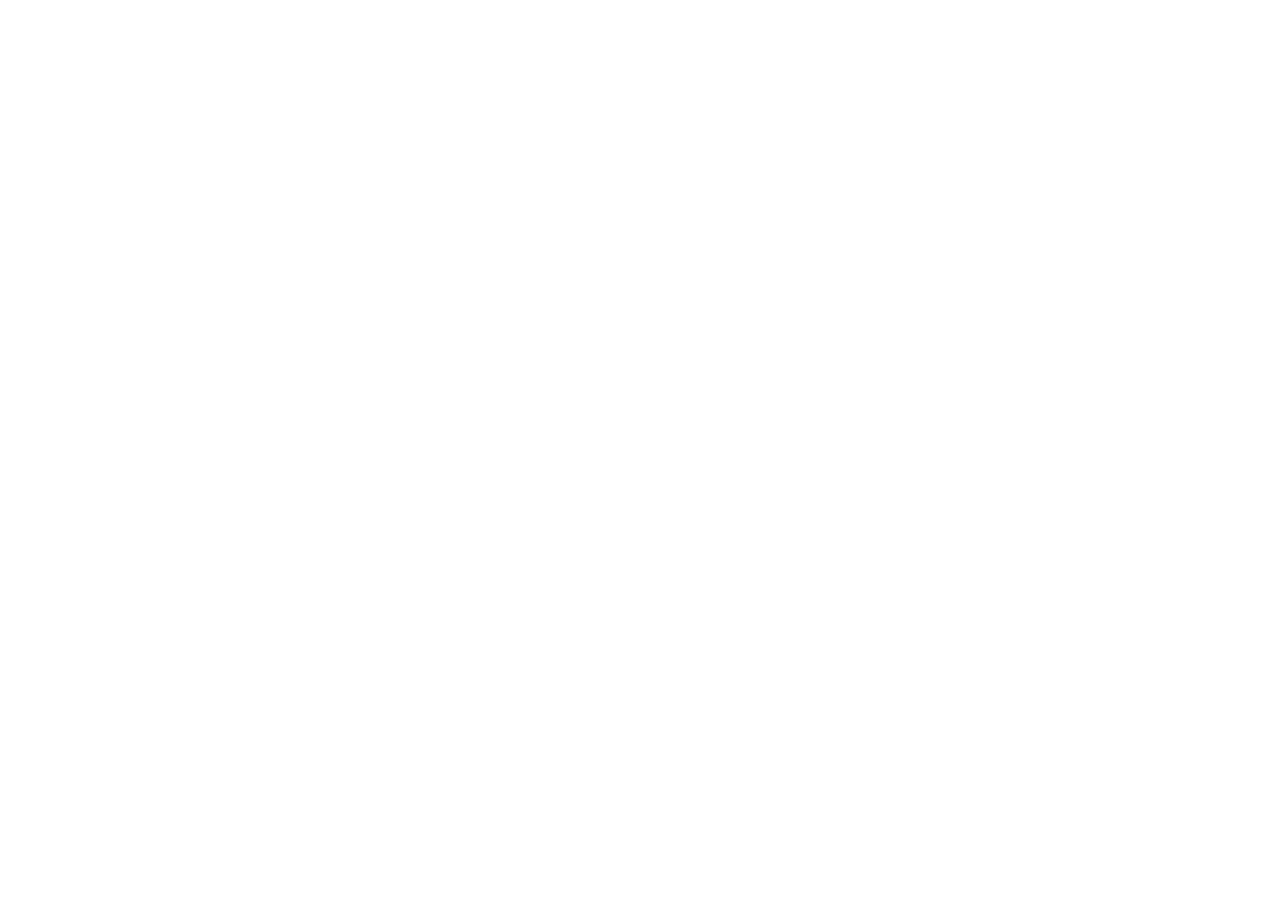
==== index.html @ b2a4e0f6 "Initial commit" ====
<!DOCTYPE html>
<html lang="en">
<head>
    <meta charset="UTF-8">
    <meta http-equiv="X-UA-Compatible" content="IE=edge">
    <meta name="viewport" content="width=device-width, initial-scale=1.0">
    <title>Menu</title>
</head>
<body>
    
</body>
</html>
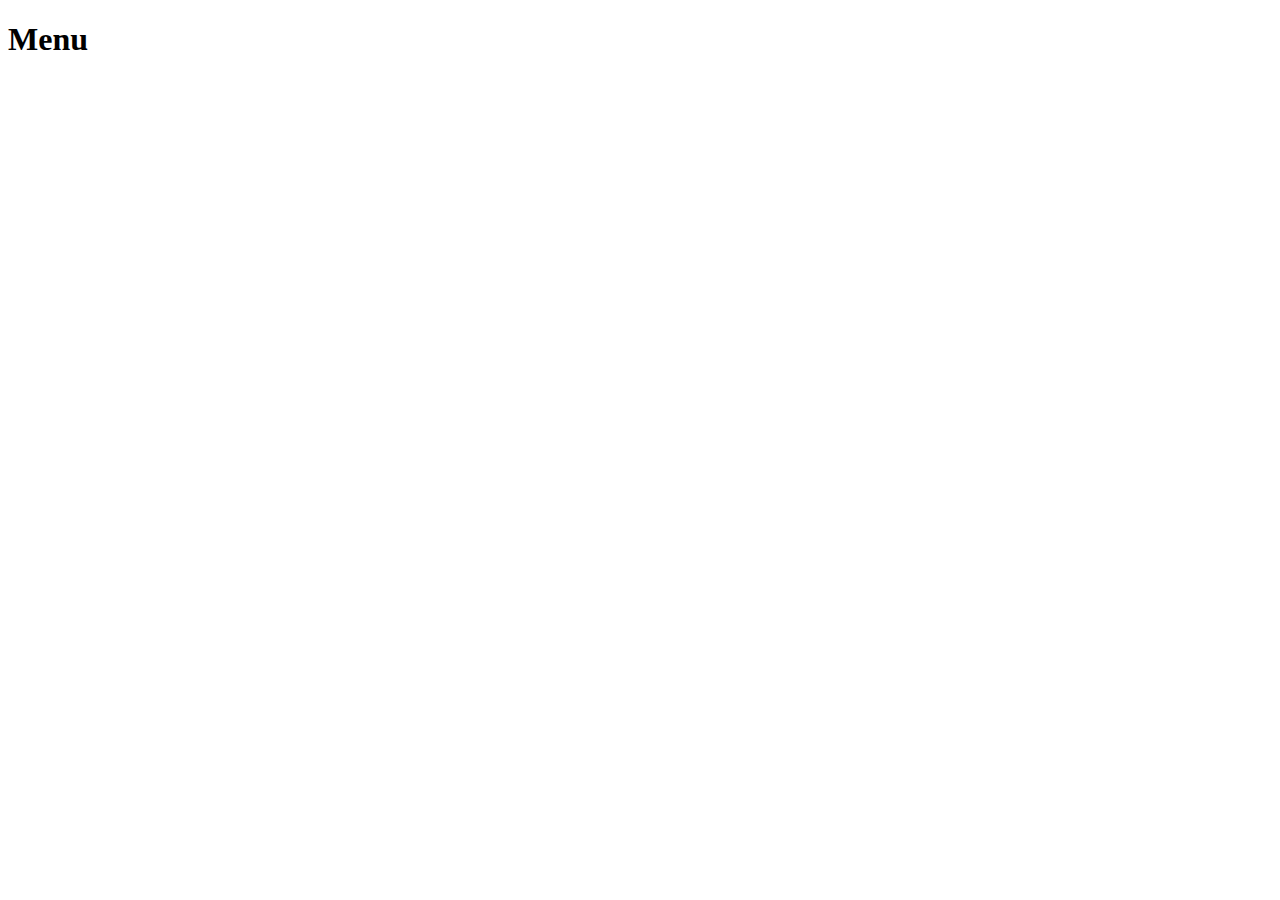
==== commit 58ed7871: "Aded menu title" ====
--- a/index.html
+++ b/index.html
@@ -7,6 +7,6 @@
     <title>Menu</title>
 </head>
 <body>
-    
+    <main><h1>Menu</h1></main>
 </body>
 </html>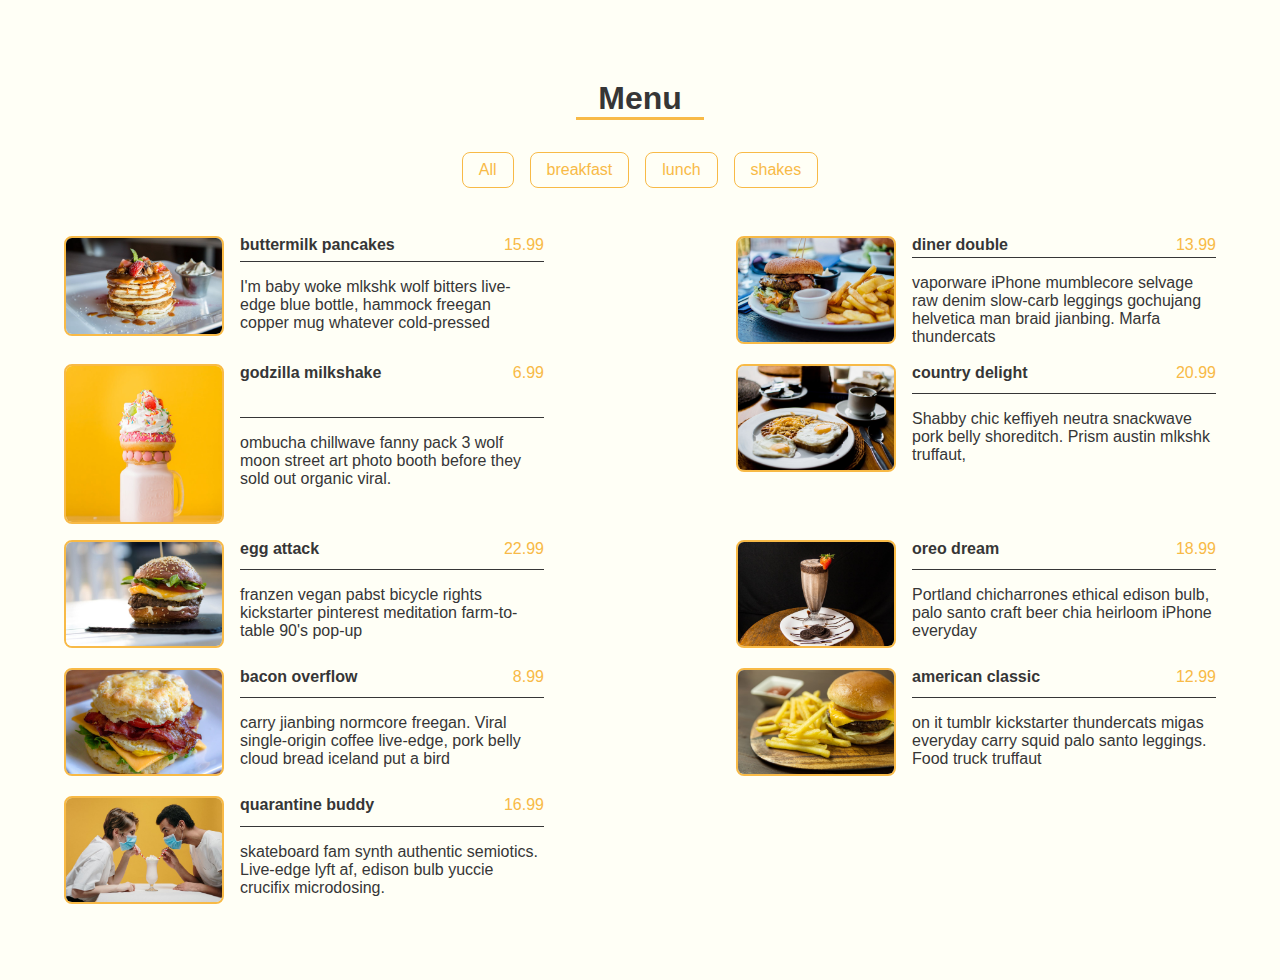
==== commit 73b78dd5: "Added images and filter function and function to display menu items." ====
--- a/index.html
+++ b/index.html
@@ -1,12 +1,21 @@
 <!DOCTYPE html>
 <html lang="en">
-<head>
-    <meta charset="UTF-8">
-    <meta http-equiv="X-UA-Compatible" content="IE=edge">
-    <meta name="viewport" content="width=device-width, initial-scale=1.0">
+  <head>
+    <meta charset="UTF-8" />
+    <meta http-equiv="X-UA-Compatible" content="IE=edge" />
+    <meta name="viewport" content="width=device-width, initial-scale=1.0" />
     <title>Menu</title>
-</head>
-<body>
-    <main><h1>Menu</h1></main>
-</body>
-</html>+    <link rel="stylesheet" href="styles.css" />
+    <script src="script.js" type="module" defer></script>
+  </head>
+  <body>
+    <main>
+      <h1>Menu</h1>
+      <div class="underline"></div>
+      <div class="filters-container">
+        <ul class="filters"></ul>
+      </div>
+      <ul class="food-items"></div>
+    </main>
+  </body>
+</html>
--- a/styles.css
+++ b/styles.css
@@ -0,0 +1,93 @@
+:root {
+  --orange: rgb(248, 186, 71);
+  --background: rgb(255, 255, 246);
+  --mainTextGrey: rgb(54, 54, 54);
+}
+* {
+  padding: 0;
+  margin: 0;
+  box-sizing: border-box;
+}
+body {
+  height: 100vh;
+  background-color: var(--background);
+  font-family: sans-serif;
+}
+li {
+  list-style: none;
+}
+main {
+  width: 90vw;
+  margin: 0 auto;
+  display: flex;
+  flex-direction: column;
+  align-items: center;
+  margin-top: 5rem;
+  color: var(--mainTextGrey);
+}
+.underline {
+  width: 8rem;
+  height: 0.2rem;
+  background-color: var(--orange);
+}
+.filters {
+  display: flex;
+  gap: 1rem;
+  margin-top: 2rem;
+}
+.filterButton {
+  list-style: none;
+  border: 1px solid var(--orange);
+  color: var(--orange);
+  padding: 0.5rem 1rem;
+  border-radius: 0.5rem;
+}
+.filterButton:hover{
+  background-color: var(--orange);
+  color: #fff;
+}
+/* food items */
+.food-items {
+  margin-top: 3rem;
+  display: flex;
+  flex-wrap: wrap;
+  justify-content: space-between;
+  row-gap: 1rem;
+
+}
+.images {
+  max-width: 10rem;
+  max-height: 10rem;
+}
+.image {
+  object-fit: cover;
+  width: 100%;
+  max-height: 100%;
+  border: 2px solid var(--orange);
+  border-radius: 0.5rem
+}
+.menuItem {
+  display: flex;
+  gap: 1rem;
+  width: 30rem;
+}
+.details {
+  display: grid;
+  grid-template-areas:
+    "title price"
+    "desc desc";
+}
+.title {
+  grid-area: title;
+  font-weight: 600;
+}
+.price {
+  grid-area: price;
+  justify-self: flex-end;
+  color: var(--orange)
+}
+.desc {
+  grid-area: desc;
+  border-top: 1px solid var(--mainTextGrey);
+  padding-top: 1rem;
+}
